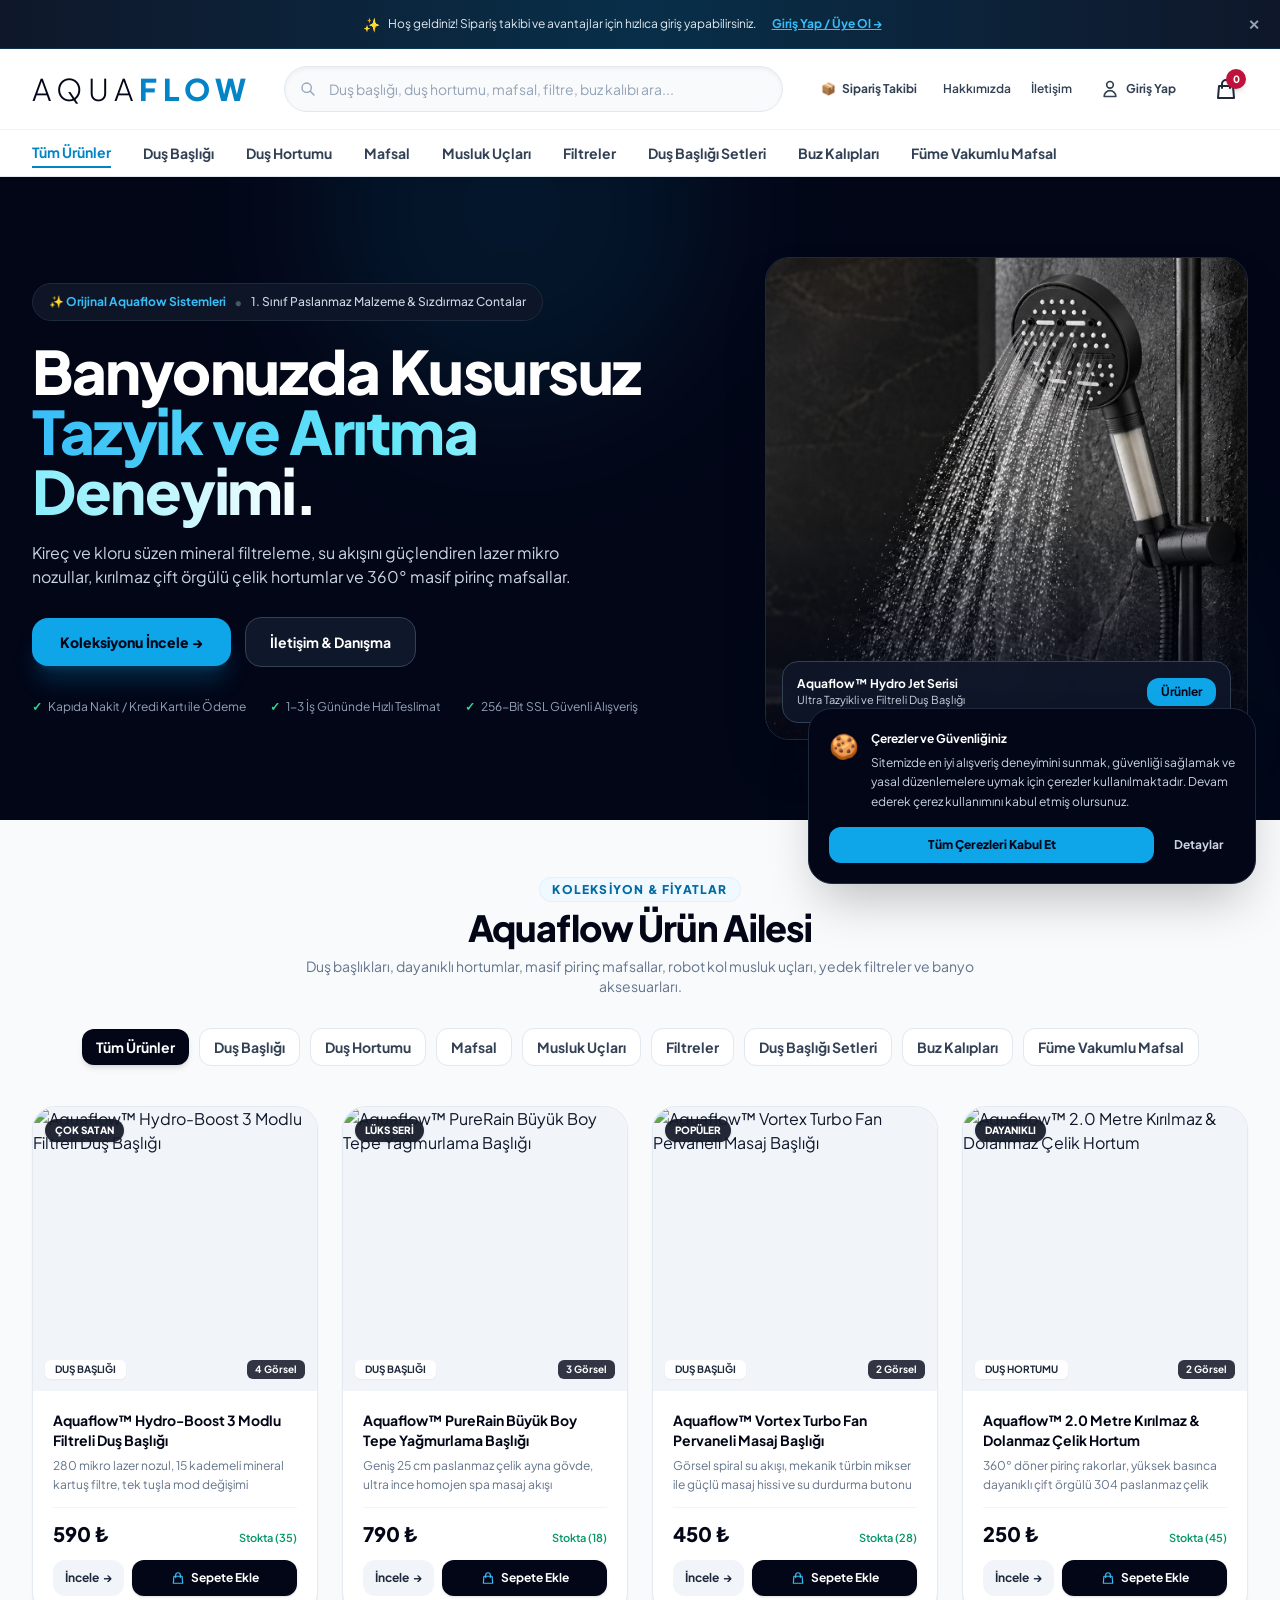
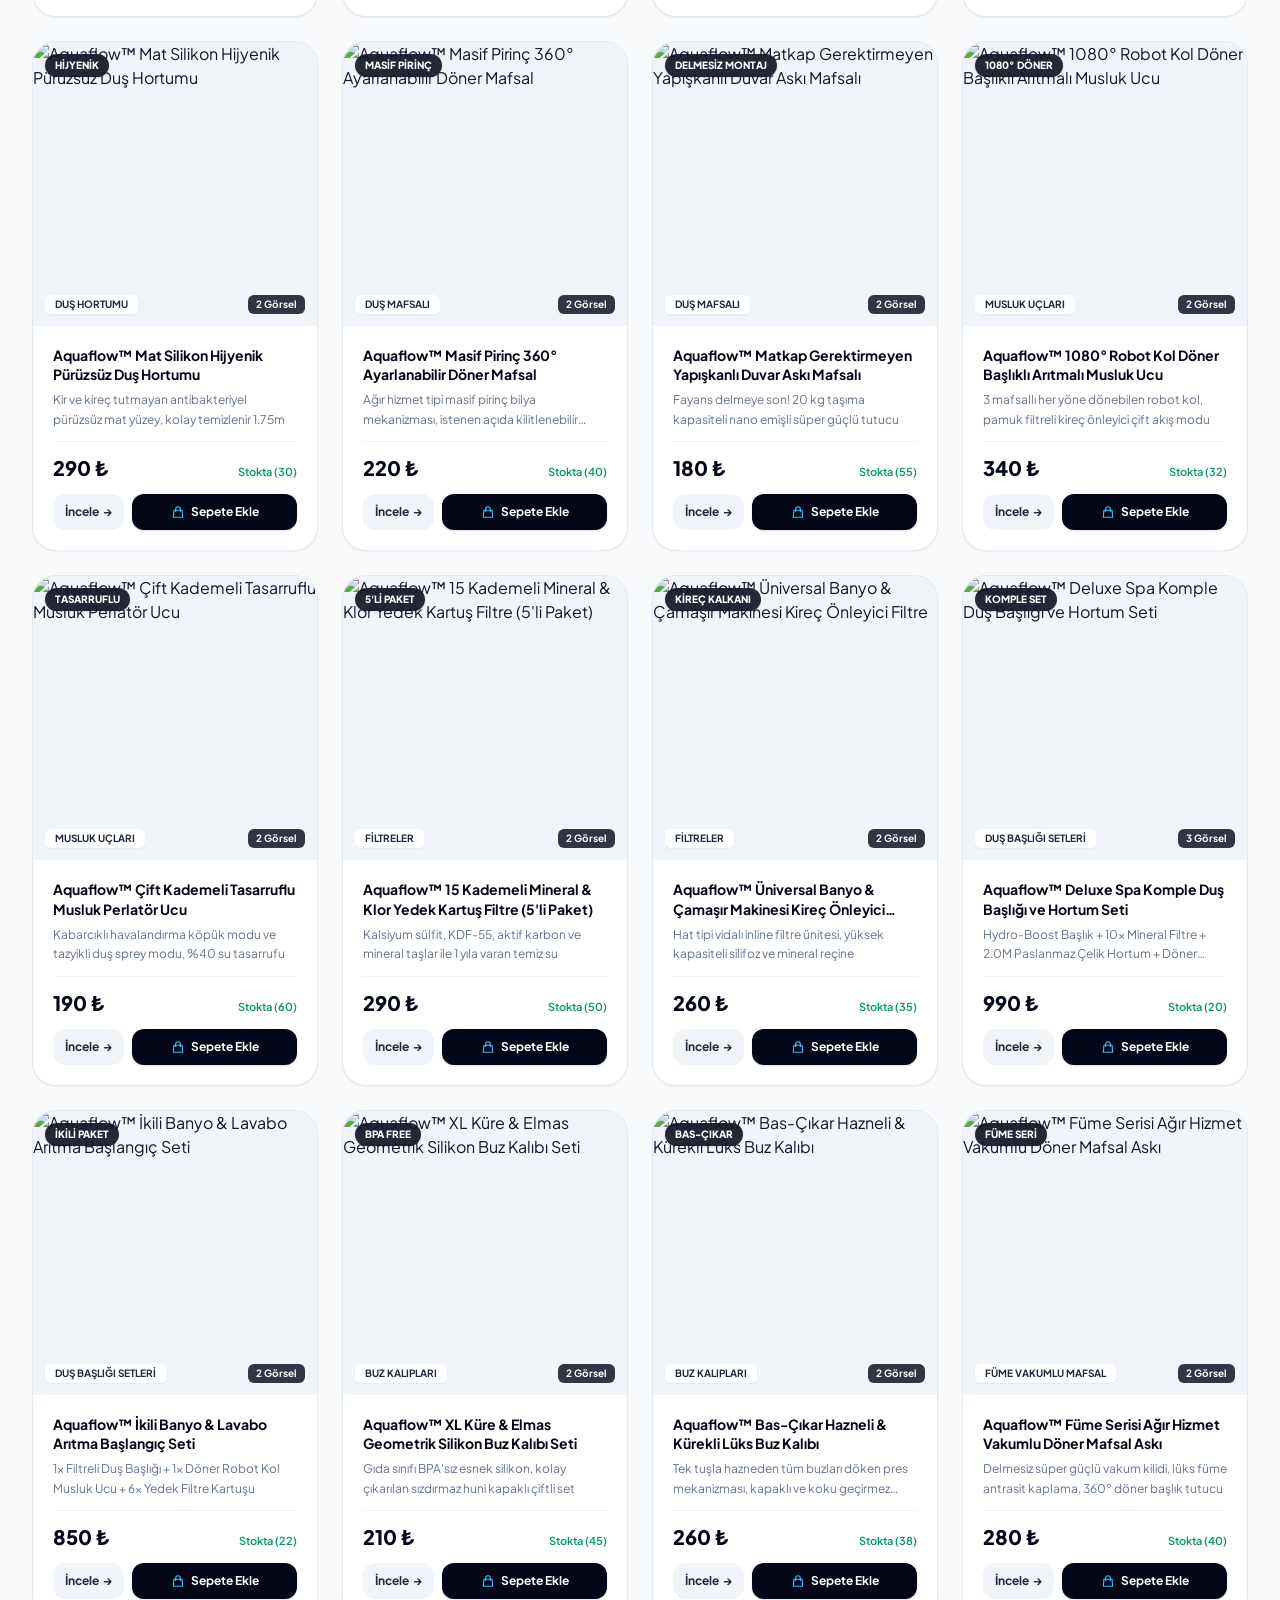
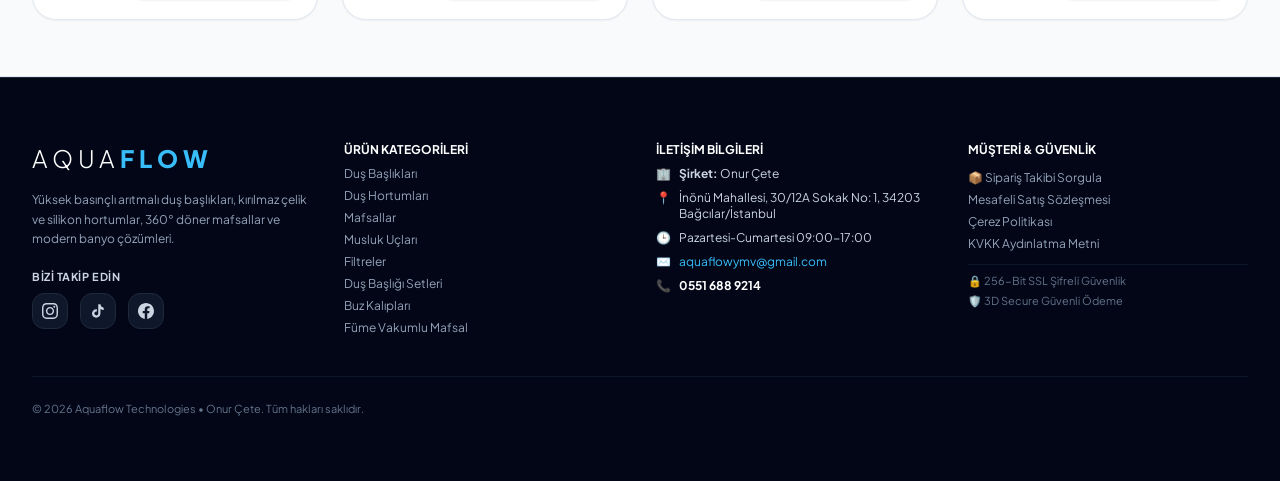
==== index.html @ a859e295 "Add files via upload" ====
<!DOCTYPE html>
<html lang="tr" class="scroll-smooth">

<head>
  <meta charset="UTF-8" />
  <meta name="viewport" content="width=device-width, initial-scale=1.0" />
  <title>Aquaflow™ — Yüksek Basınçlı Arıtmalı Duş ve Banyo Sistemleri</title>
  <meta name="description"
    content="Aquaflow arıtmalı duş başlıkları, kırılmaz hortumlar, döner mafsallar, robot kol musluk uçları, mineral filtreler ve lüks banyo aksesuarları. Güvenli online alışveriş ve hızlı teslimat." />
  <link rel="icon"
    href="data:image/svg+xml,<svg xmlns=%22http://www.w3.org/2000/svg%22 viewBox=%220 0 100 100%22><text y=%22.9em%22 font-size=%2290%22>🚿</text></svg>" />

  <!-- Bunny Fonts: Plus Jakarta Sans (Google Fonts alternatifi, TR'de sorunsuz) -->
  <link rel="preconnect" href="https://fonts.bunny.net" />
  <link href="https://fonts.bunny.net/css?family=plus-jakarta-sans:300,400,500,600,700,800,900&display=swap"
    rel="stylesheet" />

  <!-- Tailwind CSS (Yerel - CDN bağımlılığı olmadan çalışır) -->
  <script src="tailwind.min.js?v=20261006"></script>
  <script>
    tailwind.config = {
      darkMode: 'class',
      theme: {
        extend: {
          fontFamily: {
            sans: ['"Plus Jakarta Sans"', 'sans-serif'],
          },
          colors: {
            brand: {
              50: '#f0f9ff',
              100: '#e0f2fe',
              200: '#bae6fd',
              300: '#7dd3fc',
              400: '#38bdf8',
              500: '#0ea5e9',
              600: '#0284c7',
              700: '#0369a1',
              800: '#075985',
              900: '#0c4a6e',
              950: '#082f49',
            }
          }
        }
      }
    };
  </script>

  <!-- Custom Styles -->
  <link rel="stylesheet" href="styles.css" />
</head>

<body class="bg-slate-50 text-slate-900 selection:bg-sky-500 selection:text-white">
  <!-- Root SPA Container -->
  <div id="app" class="min-h-screen flex flex-col justify-between"></div>

  <!-- Data and Application Logic -->
  <script src="data.js?v=20261007"></script>
  <script src="app.js?v=20261012"></script>
</body>

</html>
---- styles.css ----
/* Aquaflow Luxury DTC E-Commerce Custom Styles */
@import url('https://fonts.googleapis.com/css2?family=Plus+Jakarta+Sans:wght@300;400;500;600;700;800&display=swap');

:root {
  --primary-glow: #0284c7;
  --accent-cyan: #0ea5e9;
  --dark-matte: #0b1329;
  --surface-chrome: linear-gradient(135deg, #f1f5f9 0%, #cbd5e1 50%, #94a3b8 100%);
  --surface-gold: linear-gradient(135deg, #fef3c7 0%, #f59e0b 50%, #b45309 100%);
  --surface-black: linear-gradient(135deg, #334155 0%, #0f172a 60%, #020617 100%);
}

* {
  box-sizing: border-box;
}

body {
  font-family: 'Plus Jakarta Sans', -apple-system, BlinkMacSystemFont, 'Segoe UI', Roboto, sans-serif;
  color: #0f172a;
  background-color: #f8fafc;
  overflow-x: hidden;
  -webkit-font-smoothing: antialiased;
}

/* Custom Scrollbar */
::-webkit-scrollbar {
  width: 8px;
  height: 8px;
}
::-webkit-scrollbar-track {
  background: #f1f5f9;
}
::-webkit-scrollbar-thumb {
  background: #cbd5e1;
  border-radius: 4px;
}
::-webkit-scrollbar-thumb:hover {
  background: #94a3b8;
}

/* Subtle Water Glow Animations */
@keyframes waterPulse {
  0%, 100% {
    box-shadow: 0 0 20px -5px rgba(14, 165, 233, 0.25);
  }
  50% {
    box-shadow: 0 0 35px 2px rgba(14, 165, 233, 0.5);
  }
}

.water-glow {
  animation: waterPulse 3.5s infinite ease-in-out;
}

/* Shimmer Highlight Effect */
@keyframes shimmer {
  0% {
    background-position: -200% 0;
  }
  100% {
    background-position: 200% 0;
  }
}

.shimmer-text {
  background: linear-gradient(90deg, #0284c7 0%, #38bdf8 50%, #0284c7 100%);
  background-size: 200% auto;
  color: transparent;
  -webkit-background-clip: text;
  background-clip: text;
  animation: shimmer 4s linear infinite;
}

/* Chrome Mirror Gradient Effect */
.chrome-badge {
  background: linear-gradient(135deg, #ffffff 0%, #e2e8f0 40%, #cbd5e1 70%, #f8fafc 100%);
  border: 1px solid rgba(203, 213, 225, 0.8);
}

/* Gold Finish Swatch */
.gold-swatch {
  background: linear-gradient(135deg, #fde68a 0%, #d97706 60%, #b45309 100%);
}

/* Black Finish Swatch */
.black-swatch {
  background: linear-gradient(135deg, #475569 0%, #1e293b 50%, #090d16 100%);
}

/* Chrome Finish Swatch */
.chrome-swatch {
  background: linear-gradient(135deg, #ffffff 0%, #cbd5e1 50%, #64748b 100%);
}

/* Announcement Ticker animation */
@keyframes marquee {
  0% { transform: translateX(0%); }
  100% { transform: translateX(-50%); }
}

.marquee-container {
  display: flex;
  overflow: hidden;
  user-select: none;
  gap: 2rem;
}

.marquee-content {
  flex-shrink: 0;
  display: flex;
  justify-content: space-around;
  min-width: 100%;
  gap: 2rem;
  animation: marquee 25s linear infinite;
}

.marquee-container:hover .marquee-content {
  animation-play-state: paused;
}

/* Glassmorphism Backdrop */
.glass-nav {
  background: rgba(255, 255, 255, 0.92);
  backdrop-filter: blur(14px);
  -webkit-backdrop-filter: blur(14px);
}

.glass-card {
  background: rgba(255, 255, 255, 0.85);
  backdrop-filter: blur(10px);
  -webkit-backdrop-filter: blur(10px);
  border: 1px solid rgba(226, 232, 240, 0.8);
}

.glass-dark {
  background: rgba(15, 23, 42, 0.88);
  backdrop-filter: blur(16px);
  -webkit-backdrop-filter: blur(16px);
}

/* Hide native scrollbar for horizontal carousels */
.no-scrollbar::-webkit-scrollbar {
  display: none;
}
.no-scrollbar {
  -ms-overflow-style: none;
  scrollbar-width: none;
}

/* Dynamic Free Shipping Progress Bar fill */
.progress-fill-animate {
  transition: width 0.6s cubic-bezier(0.16, 1, 0.3, 1);
}

/* Pulse animation for live viewer count */
@keyframes livePulse {
  0% { transform: scale(0.95); opacity: 0.8; }
  50% { transform: scale(1.15); opacity: 1; }
  100% { transform: scale(0.95); opacity: 0.8; }
}

.live-dot {
  animation: livePulse 2s infinite ease-in-out;
}

/* Video Reels Play Button overlay glow */
.play-btn-glow {
  transition: all 0.3s ease;
}
.play-btn-glow:hover {
  transform: scale(1.1);
  box-shadow: 0 0 25px rgba(255, 255, 255, 0.8);
}

/* Quick View Modal image thumb active ring */
.qv-thumb-active {
  border-color: #0ea5e9 !important;
  box-shadow: 0 0 0 2px rgba(14,165,233,0.25);
}
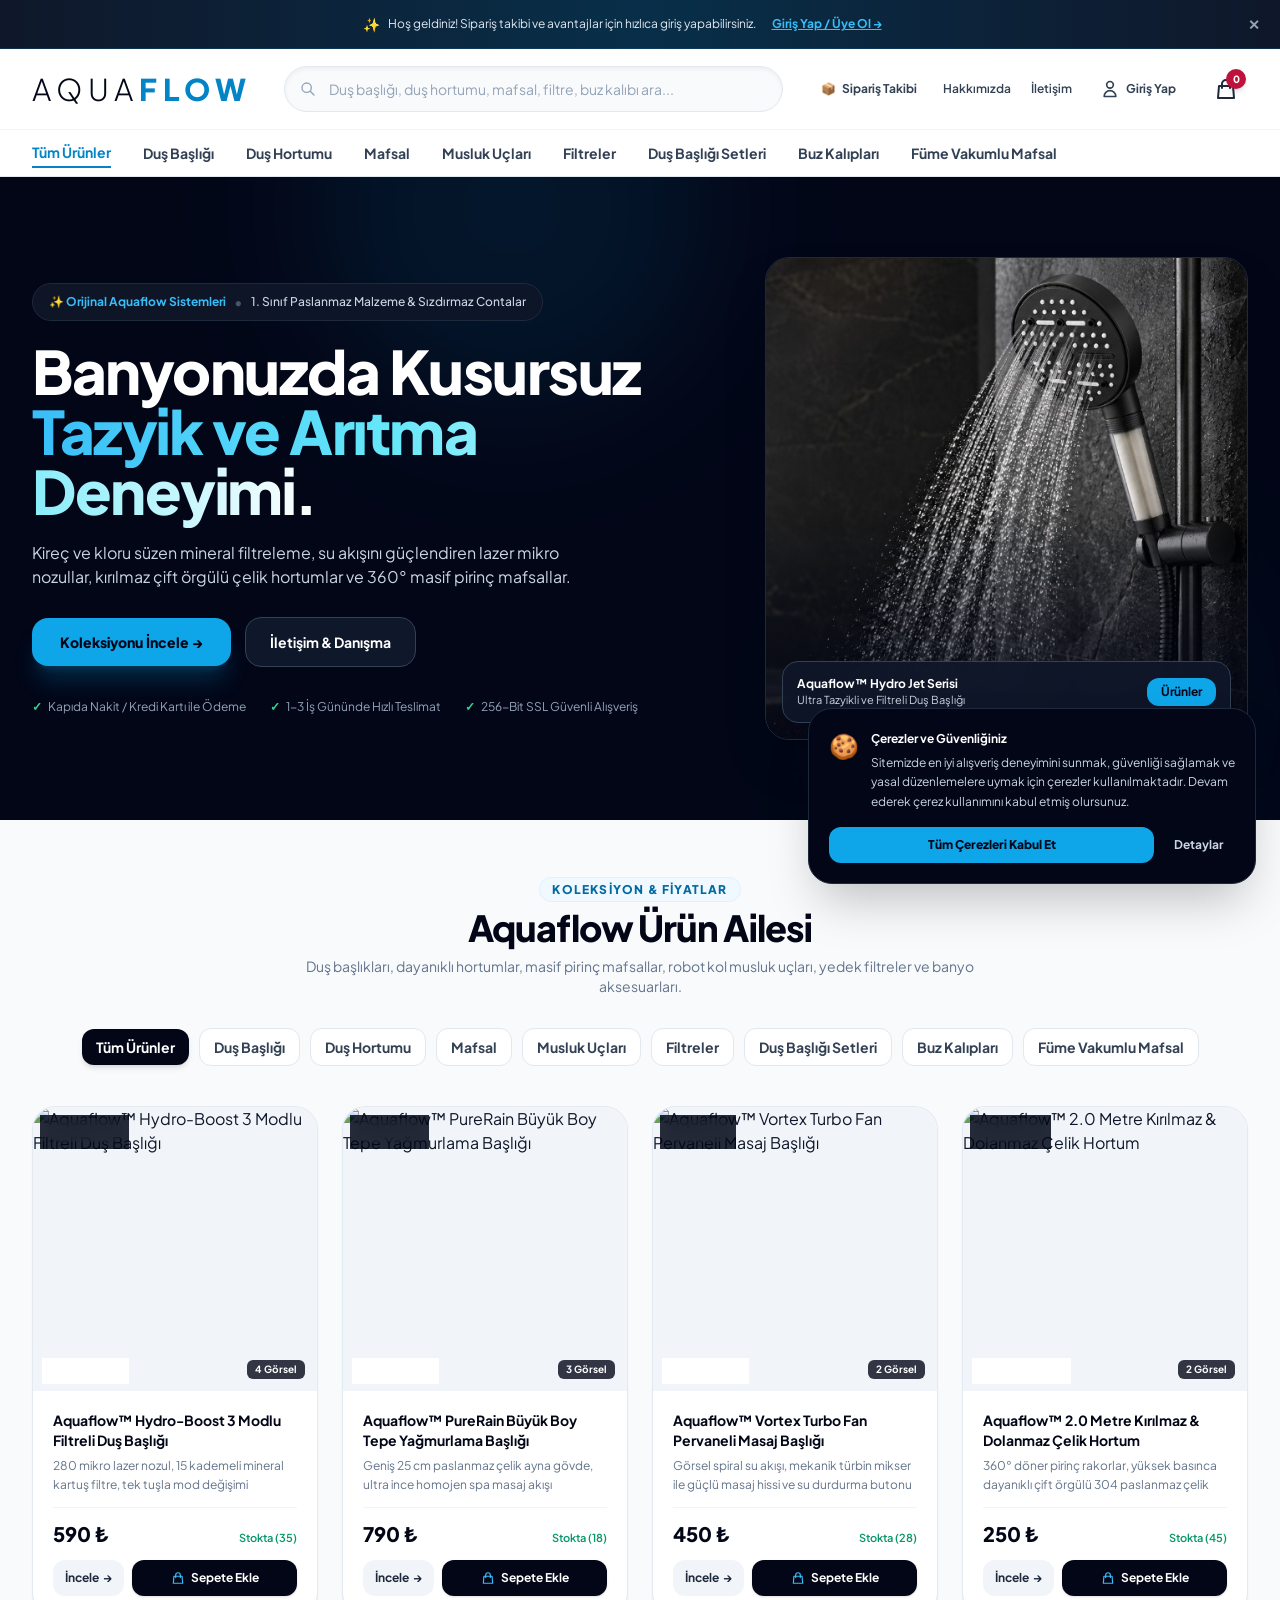
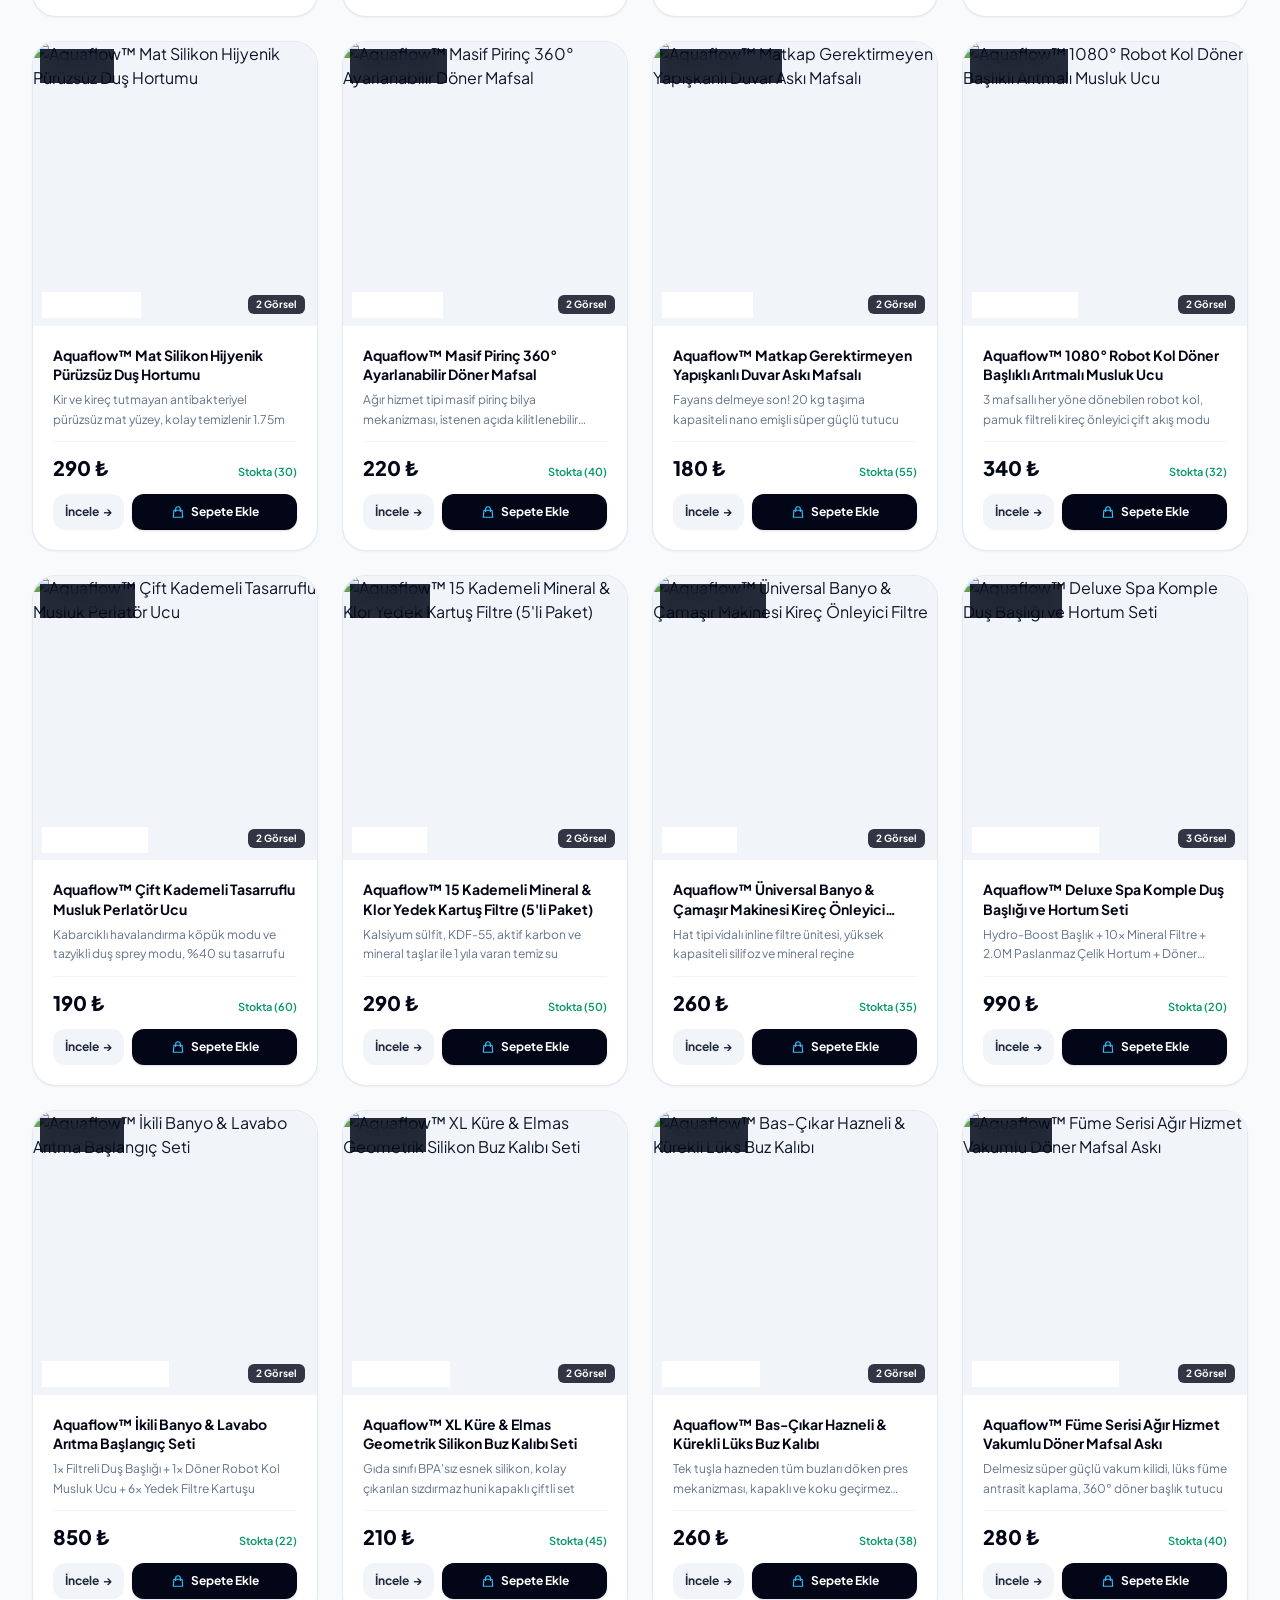
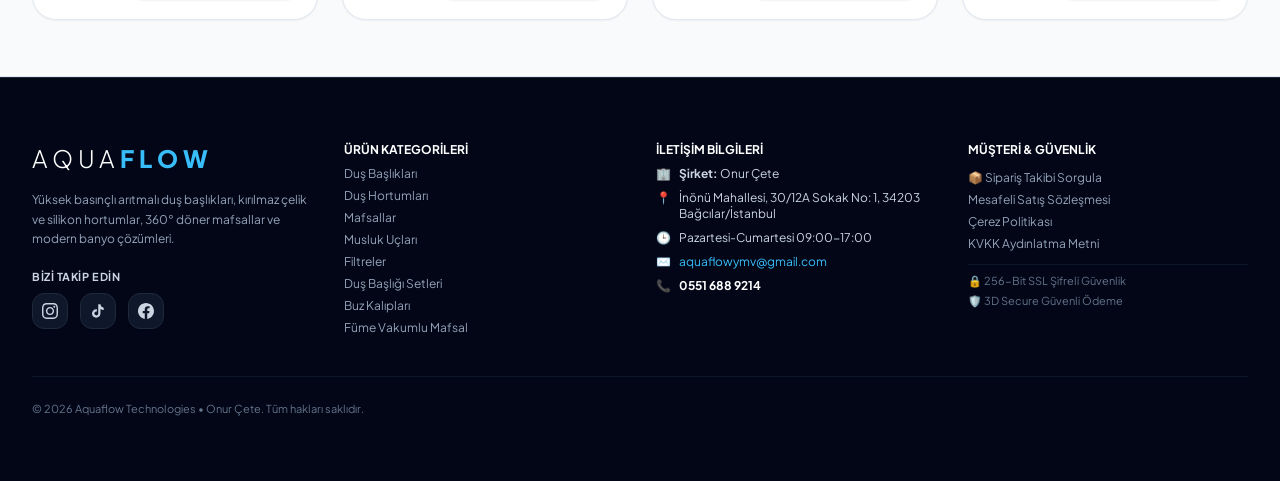
==== commit eb9ff901: "Add files via upload" ====
--- a/index.html
+++ b/index.html
@@ -55,7 +55,7 @@
 
   <!-- Data and Application Logic -->
   <script src="data.js?v=20261007"></script>
-  <script src="app.js?v=20261012"></script>
+  <script src="app.js?v=20261012c"></script>
 </body>
 
 </html>
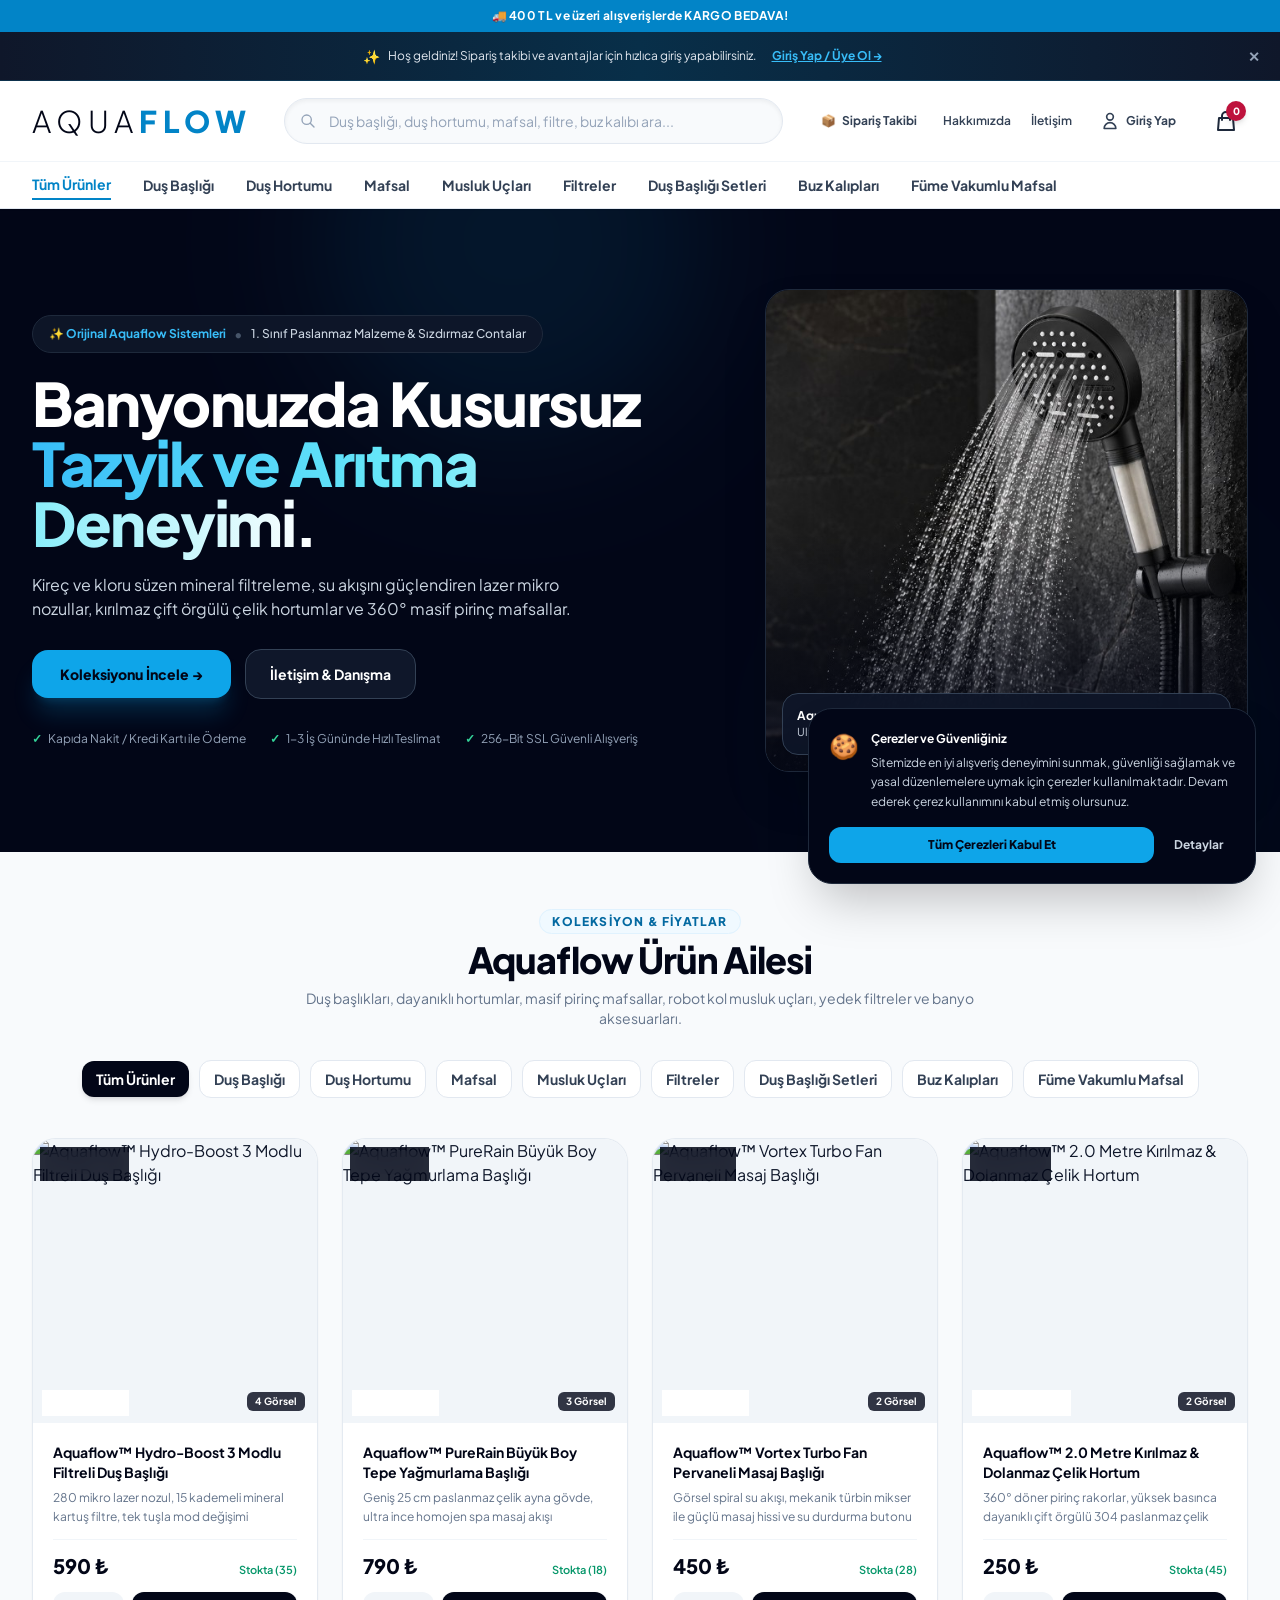
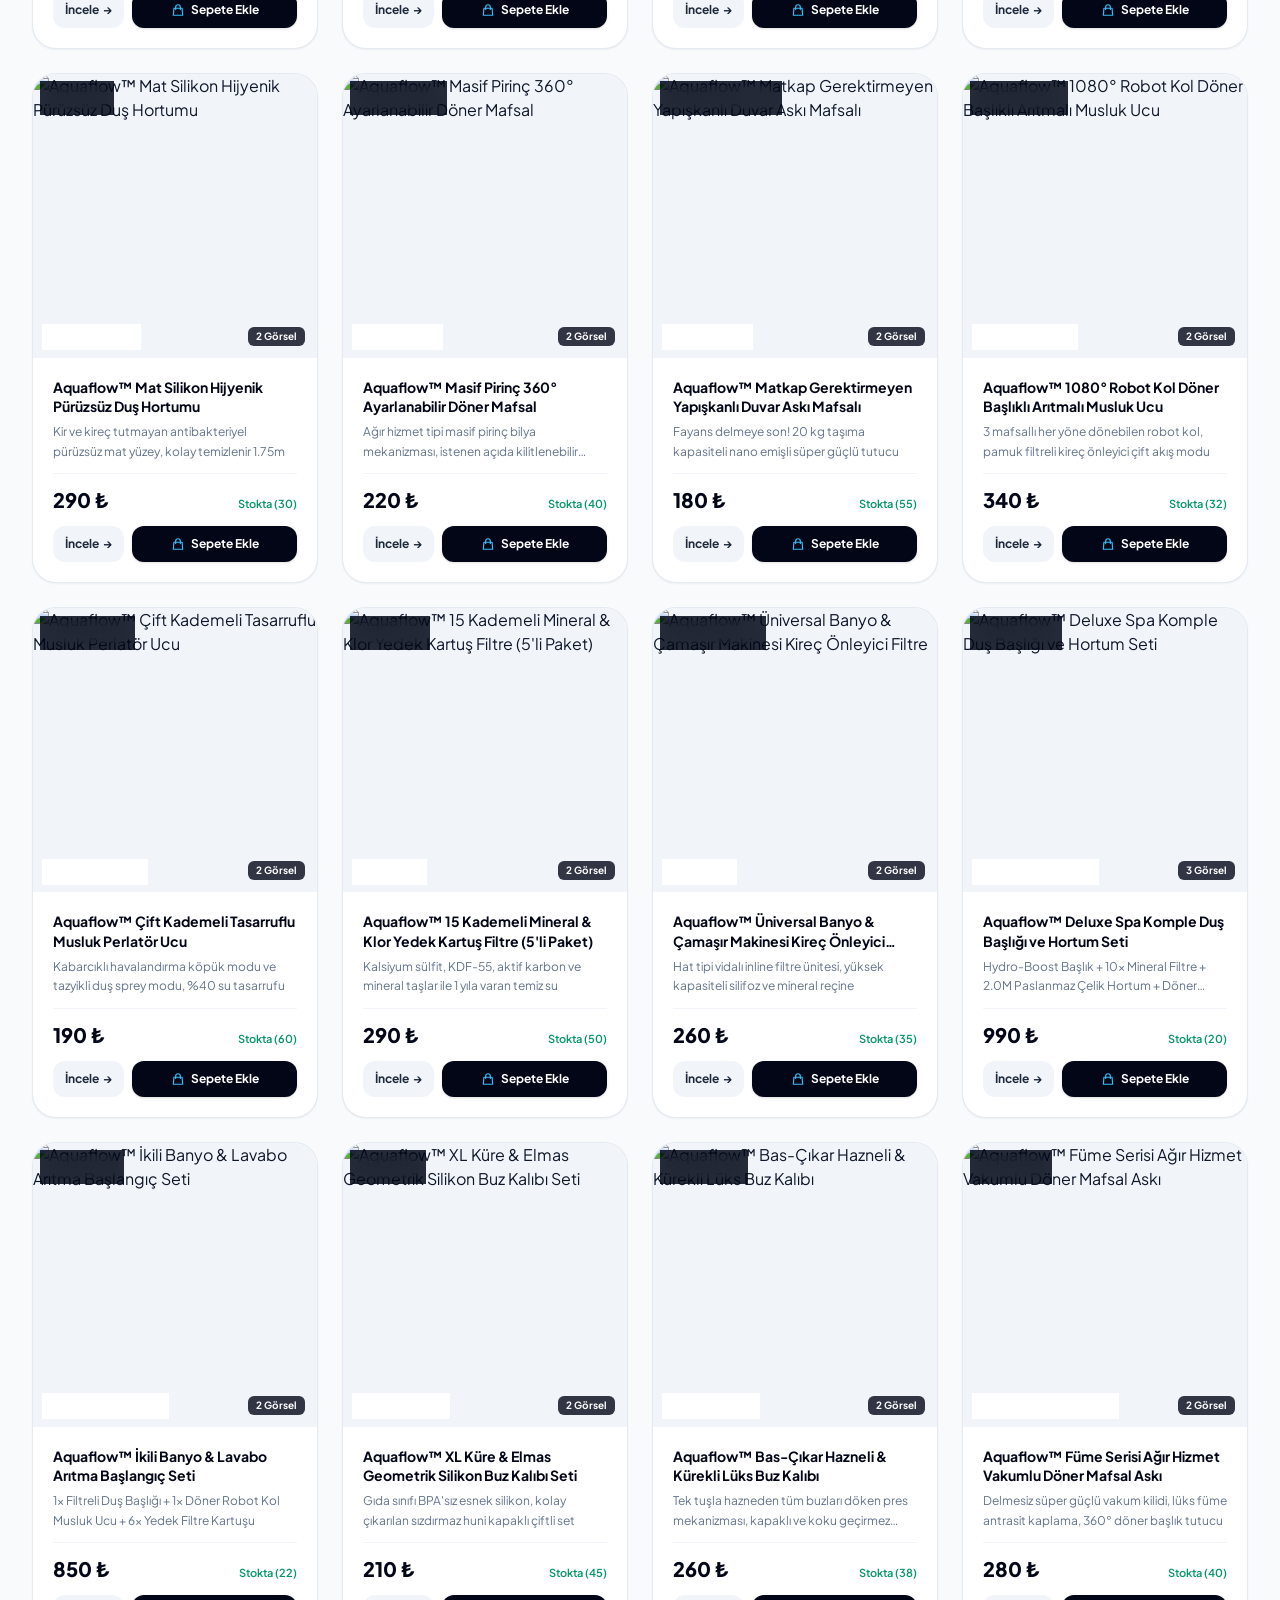
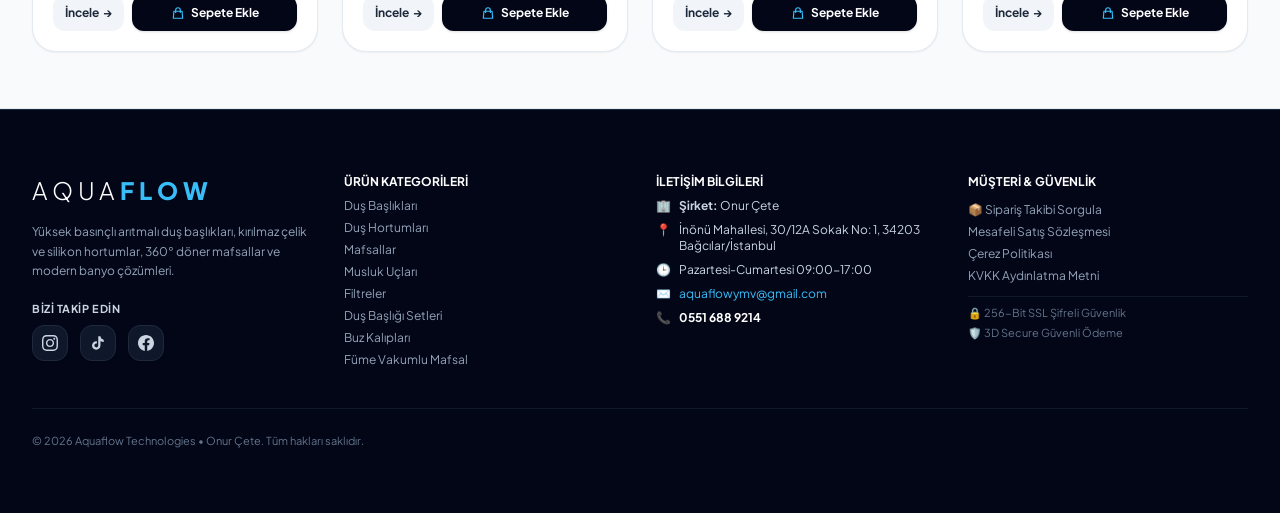
==== commit 54eba538: "Add files via upload" ====
--- a/index.html
+++ b/index.html
@@ -55,7 +55,7 @@
 
   <!-- Data and Application Logic -->
   <script src="data.js?v=20261007"></script>
-  <script src="app.js?v=20261012c"></script>
+  <script src="app.js?v=20261012d"></script>
 </body>
 
 </html>
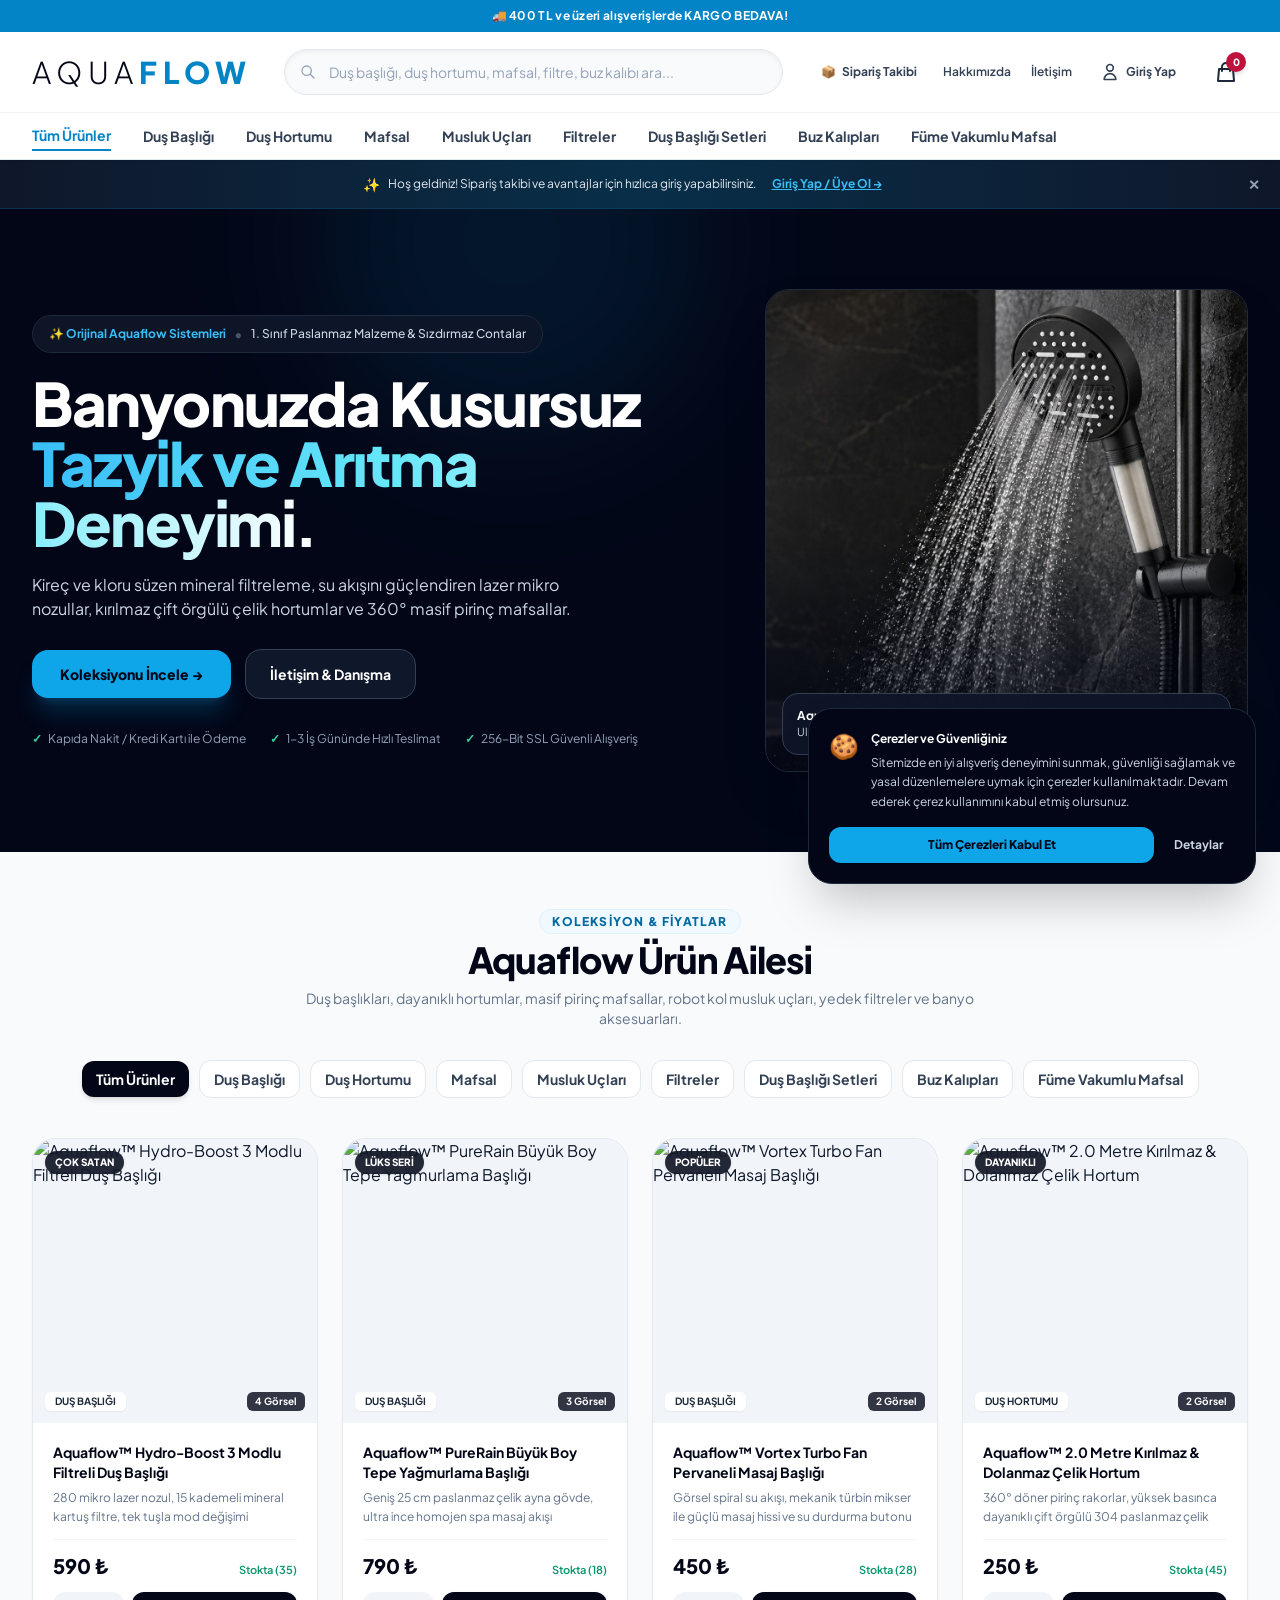
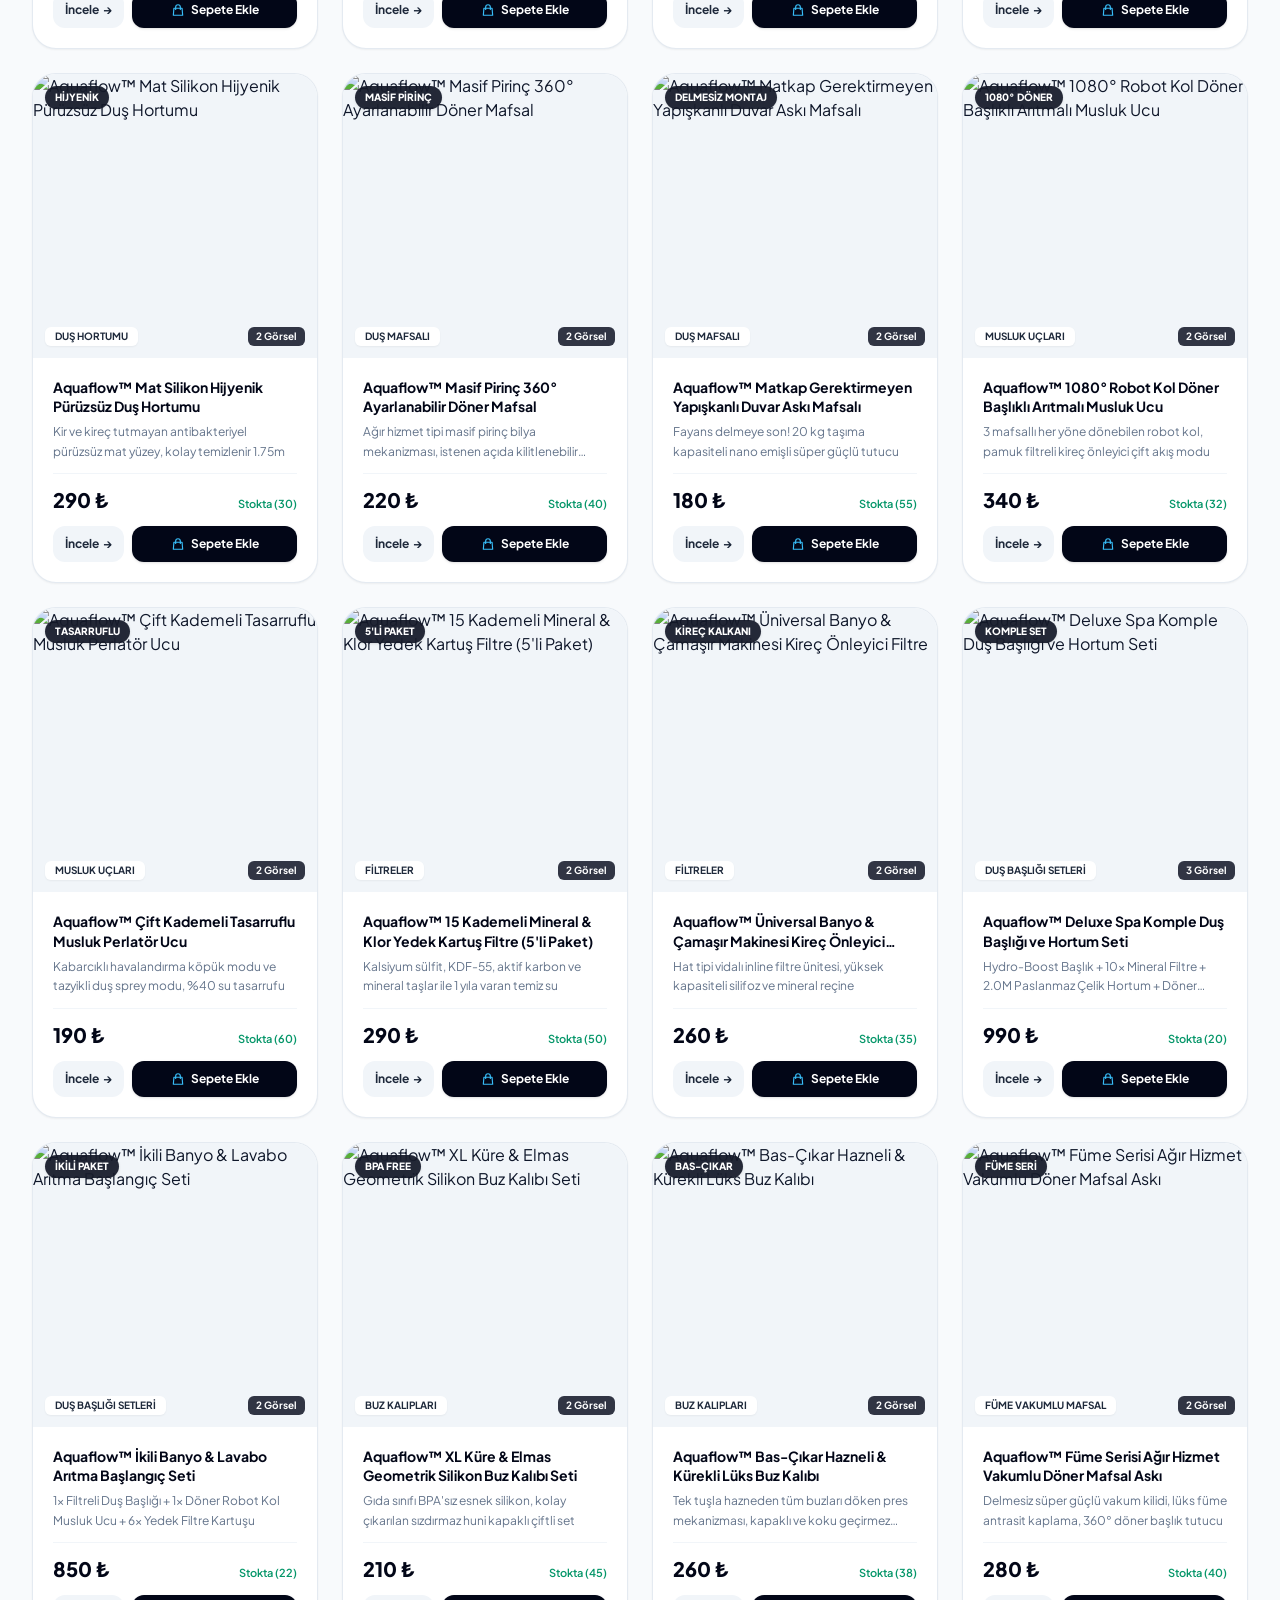
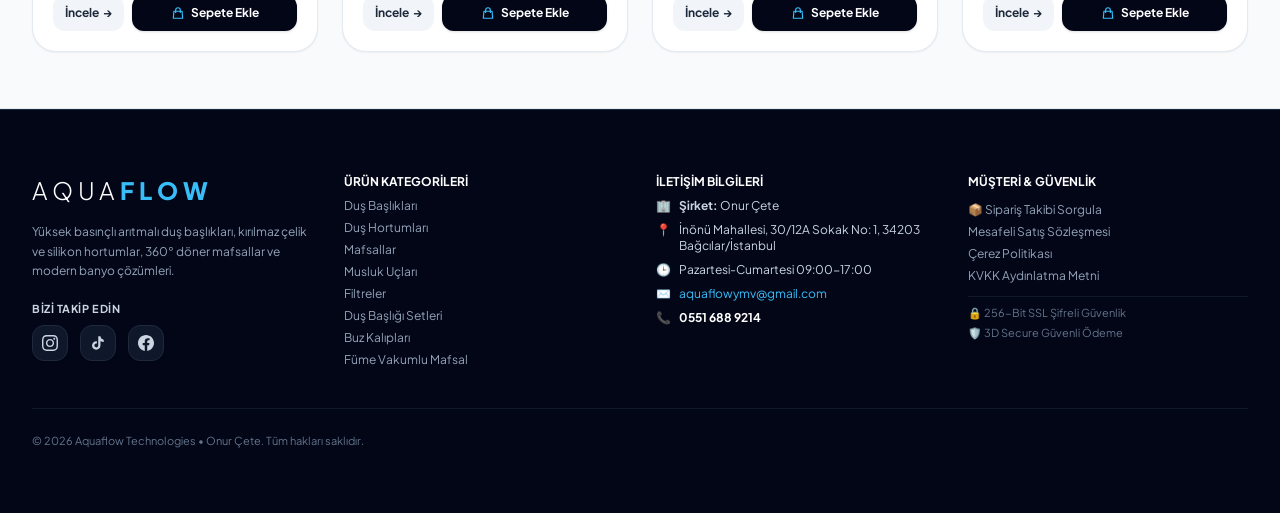
==== commit 9db40acf: "Add files via upload" ====
--- a/index.html
+++ b/index.html
@@ -55,7 +55,7 @@
 
   <!-- Data and Application Logic -->
   <script src="data.js?v=20261007"></script>
-  <script src="app.js?v=20261012d"></script>
+  <script src="app.js?v=20261014a"></script>
 </body>
 
 </html>
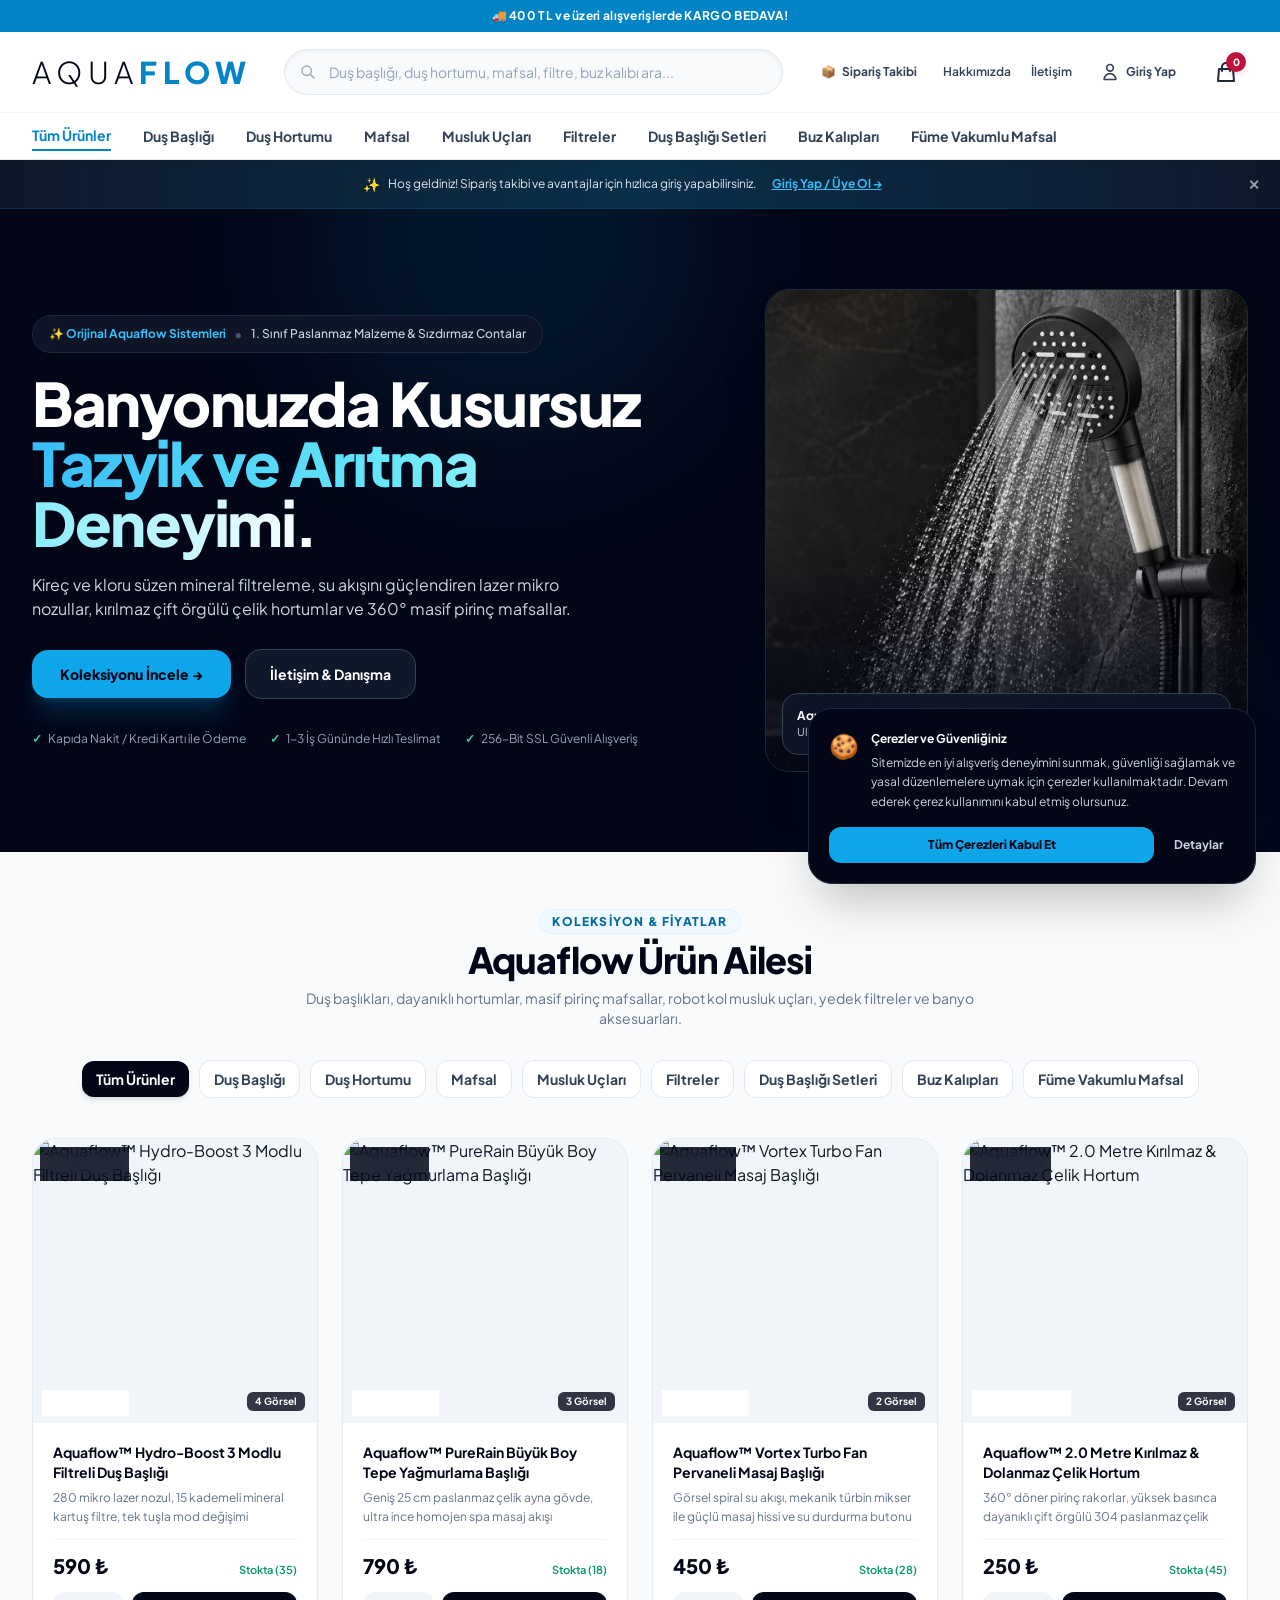
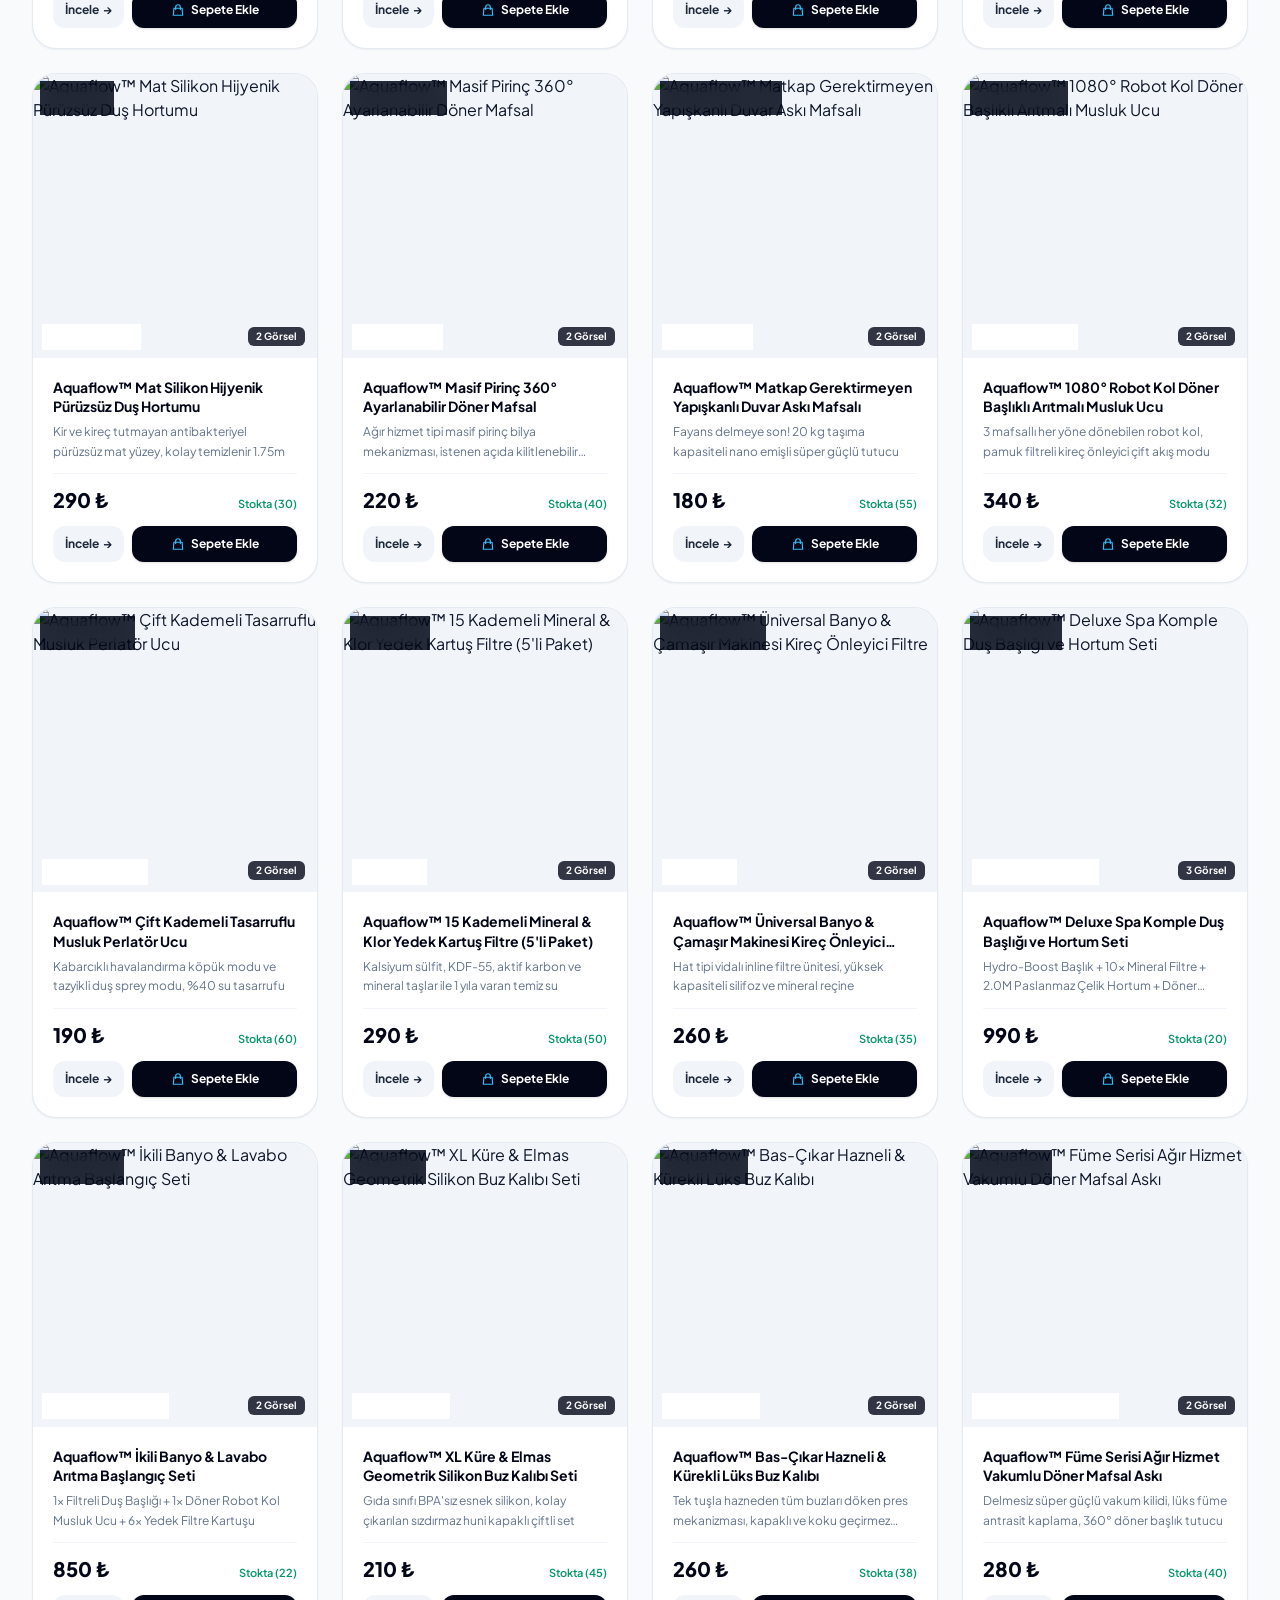
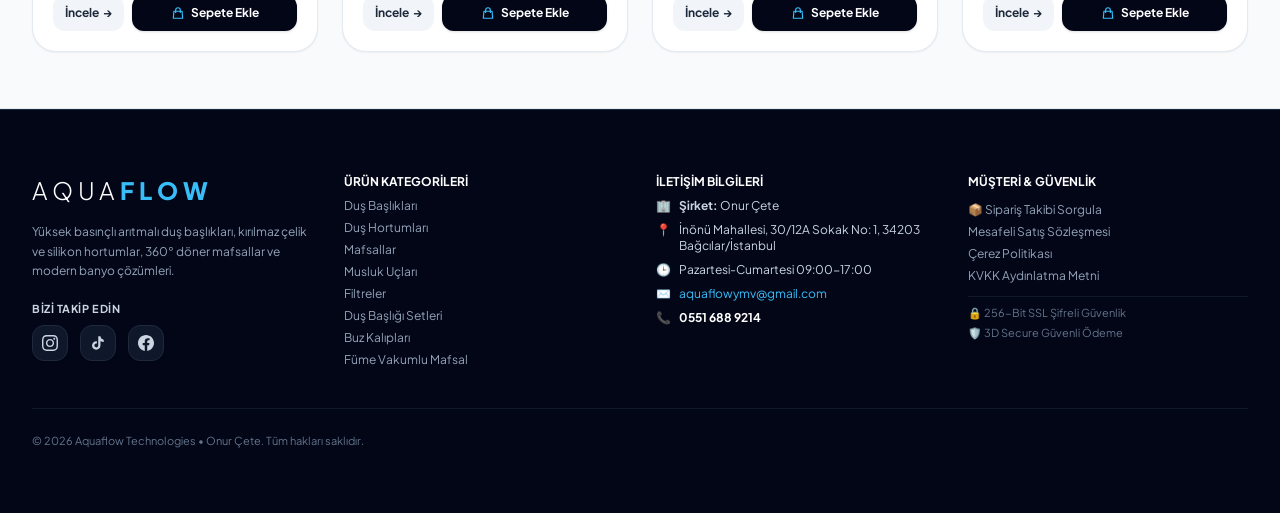
==== commit 83d0dba5: "Add files via upload" ====
--- a/index.html
+++ b/index.html
@@ -54,8 +54,8 @@
   <div id="app" class="min-h-screen flex flex-col justify-between"></div>
 
   <!-- Data and Application Logic -->
-  <script src="data.js?v=20261007"></script>
-  <script src="app.js?v=20261014a"></script>
+  <script src="data-v2.js"></script>
+  <script src="app-v2.js"></script>
 </body>
 
 </html>
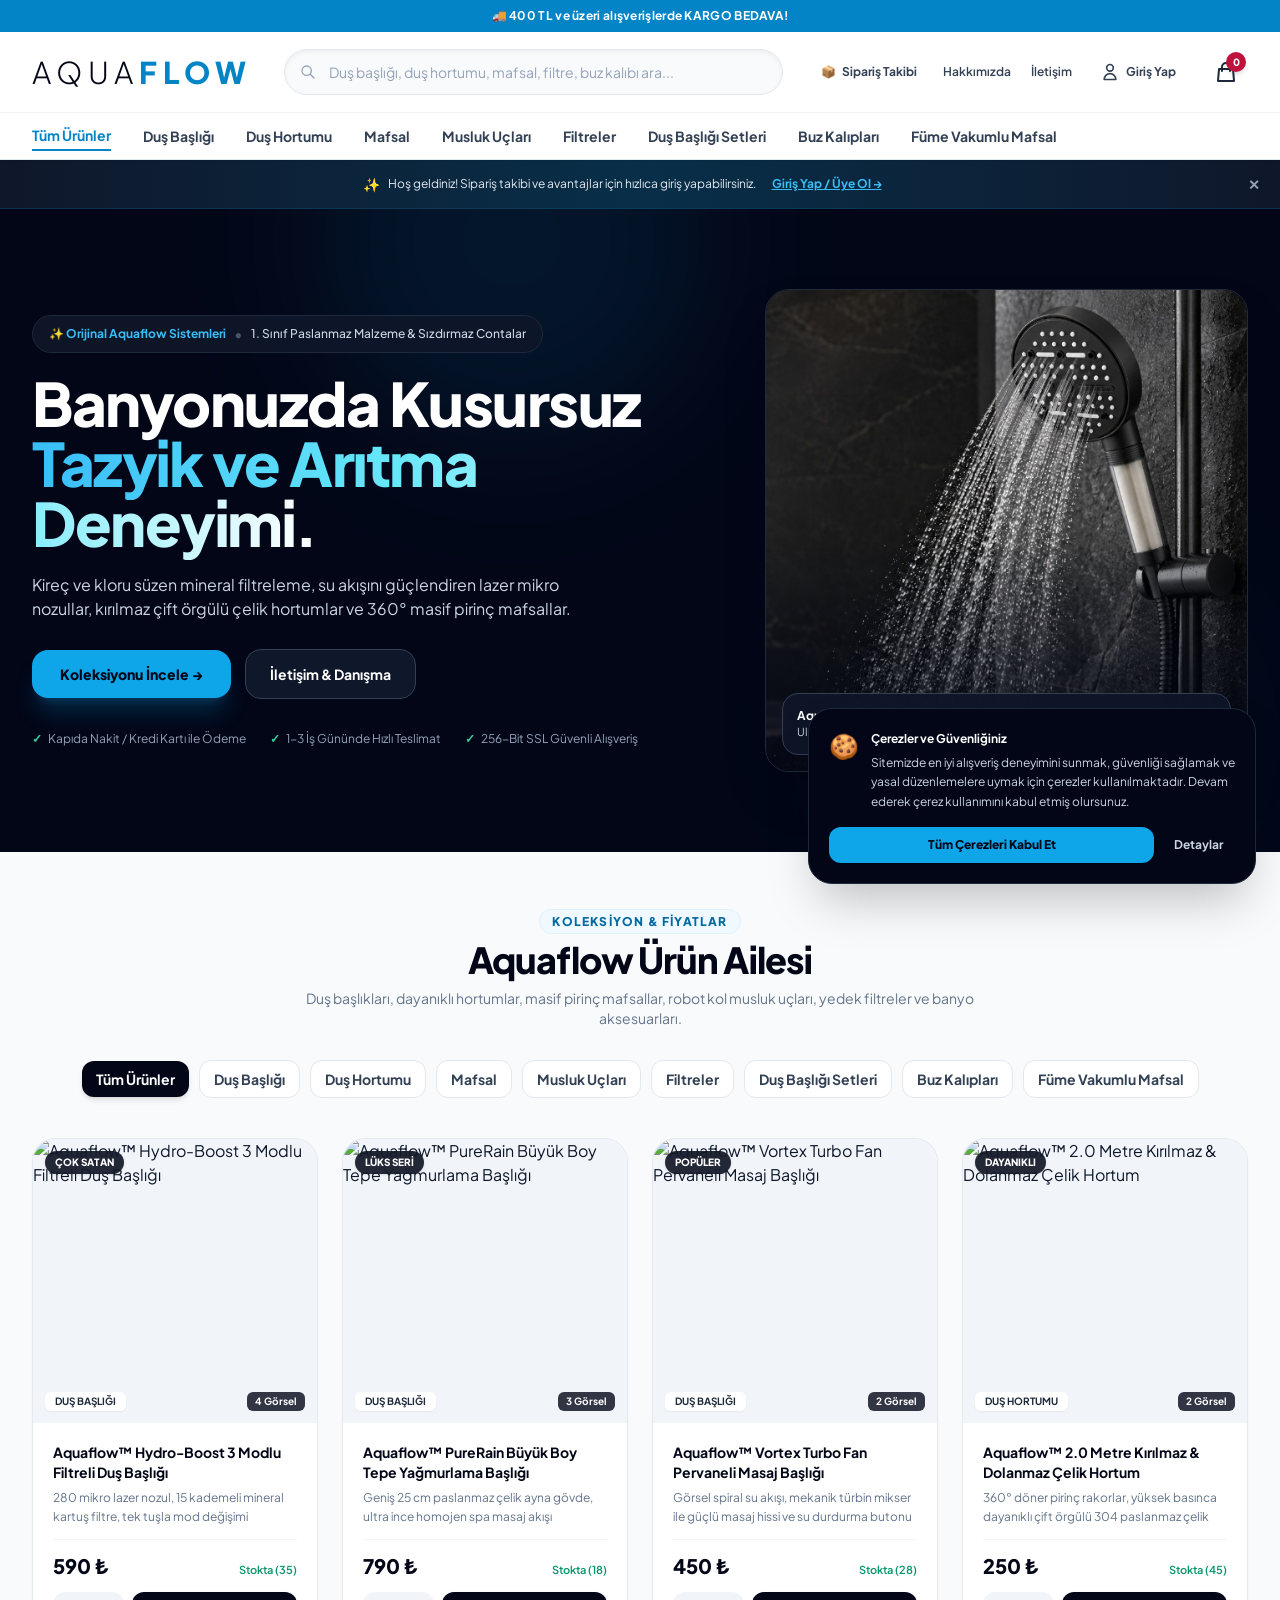
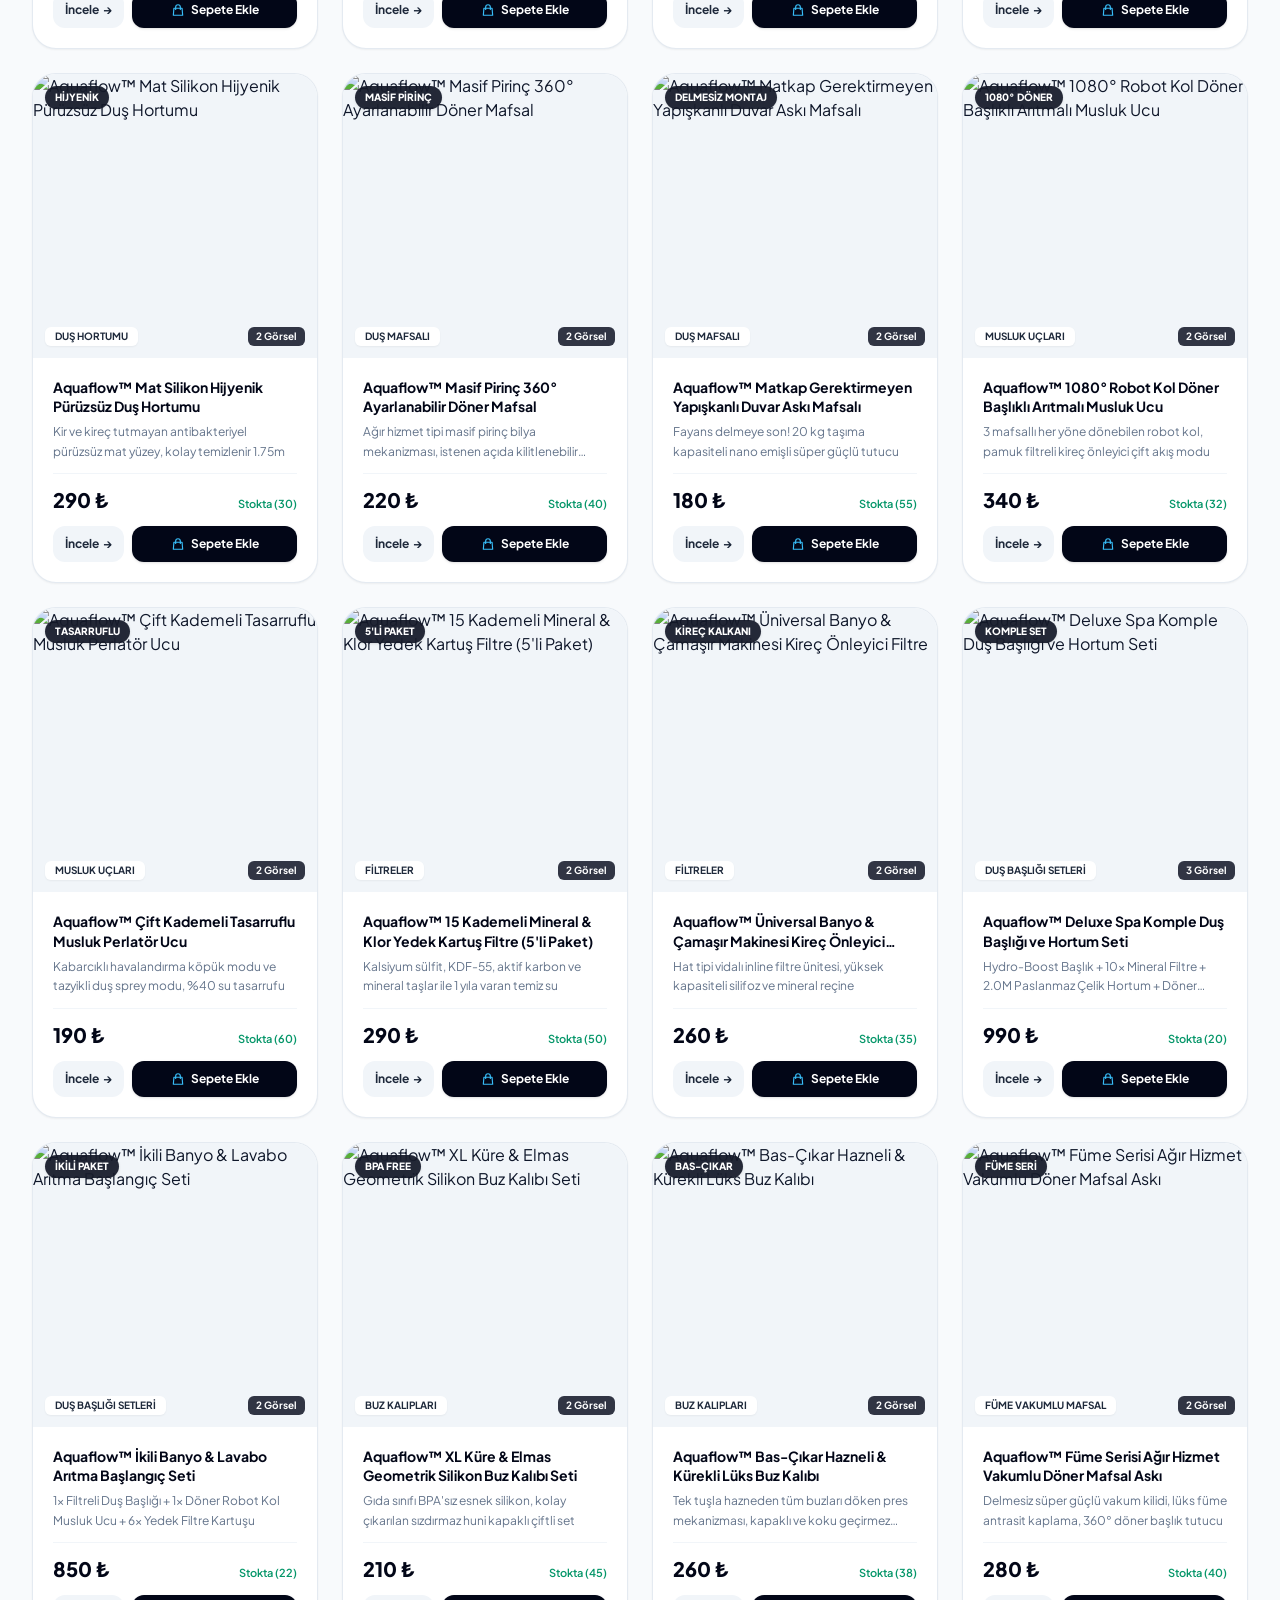
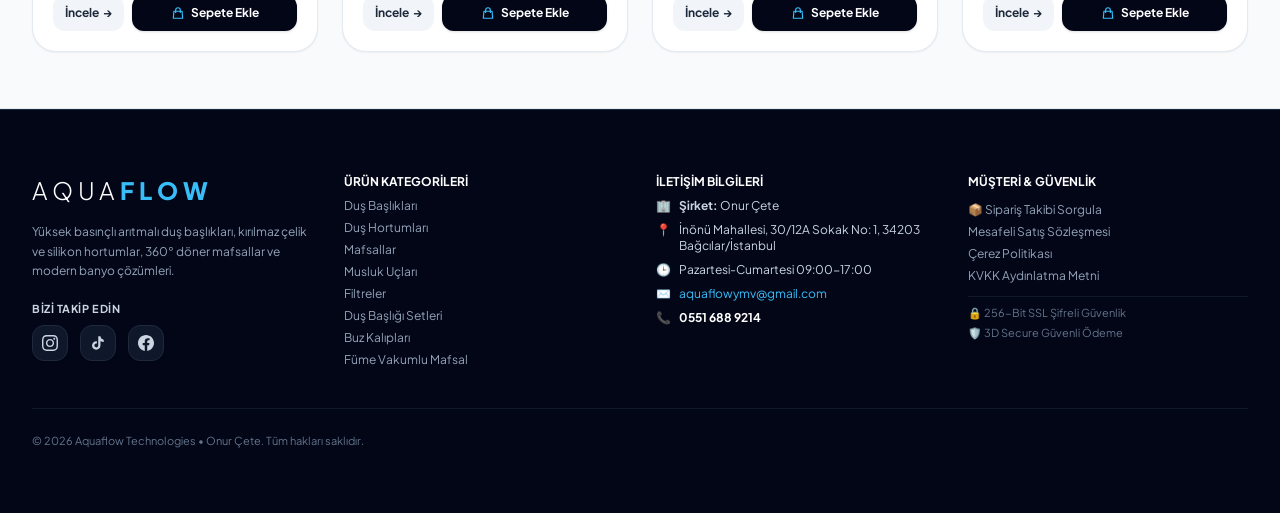
==== commit 8e020719: "Add files via upload" ====
--- a/index.html
+++ b/index.html
@@ -16,6 +16,13 @@
     rel="stylesheet" />
 
   <!-- Tailwind CSS (Yerel - CDN bağımlılığı olmadan çalışır) -->
+  <script>
+    // PayTR ok/fail adresi iframe içinde açılırsa tüm siteyi tekrar yükleme; üst pencere durumu zaten sorguluyor
+    if (window.self !== window.top && /[?&]paytr=/.test(location.search)) {
+      document.write('<p style="font:14px sans-serif;text-align:center;padding:24px">Ödeme sonucu alınıyor…</p>');
+      window.stop();
+    }
+  </script>
   <script src="tailwind.min.js?v=20261006"></script>
   <script>
     tailwind.config = {
